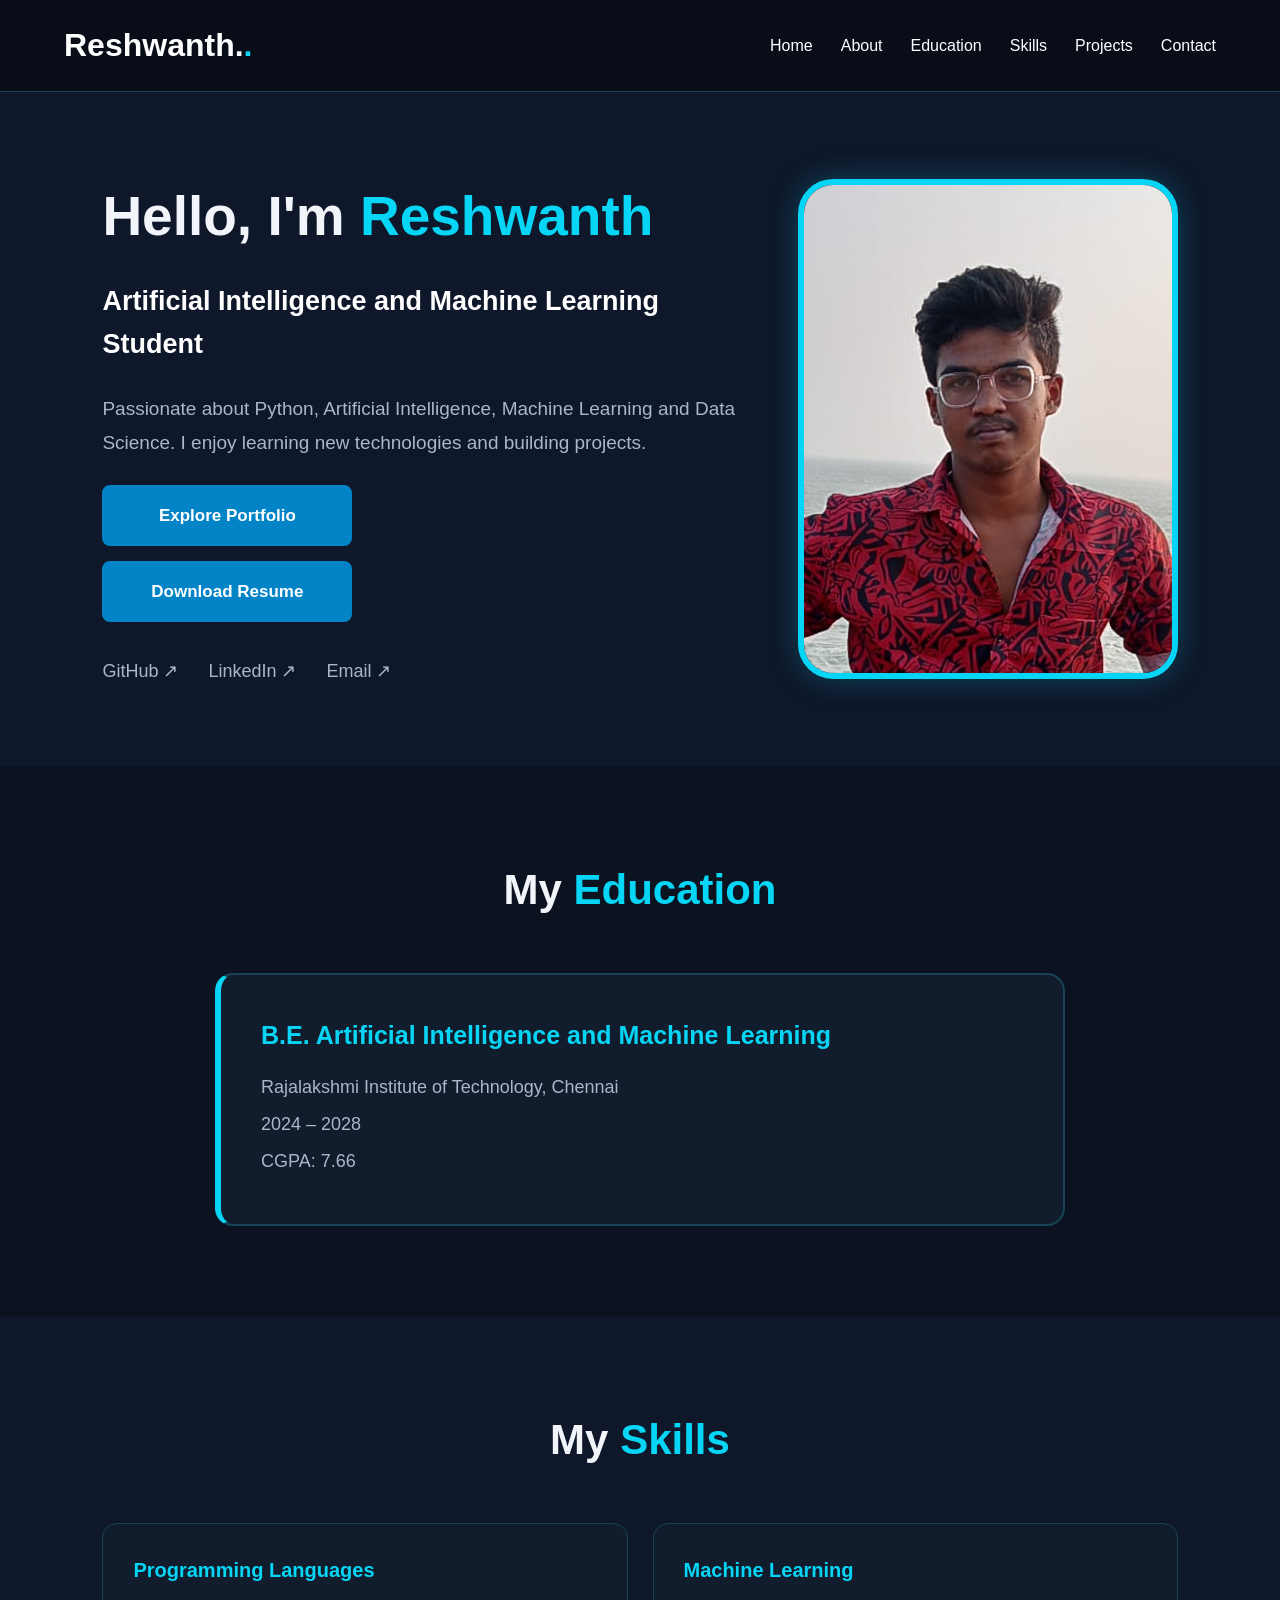
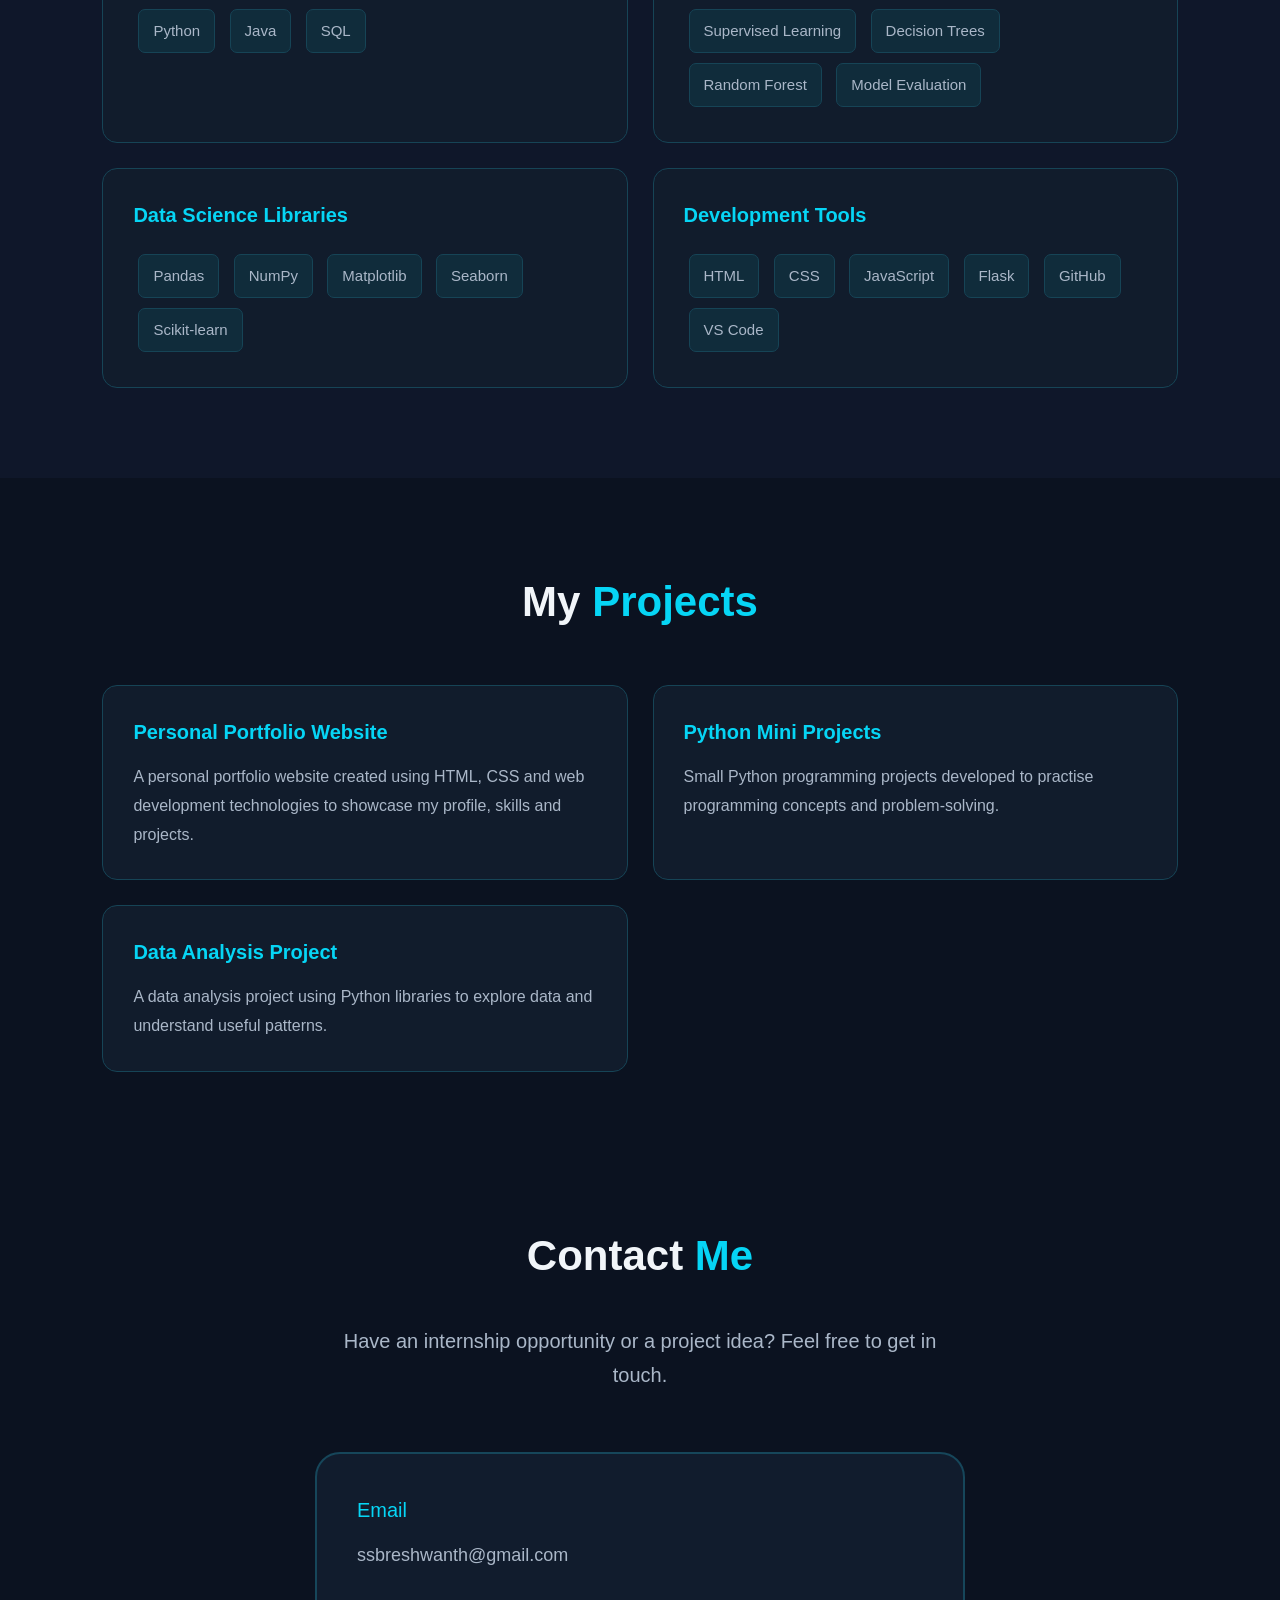
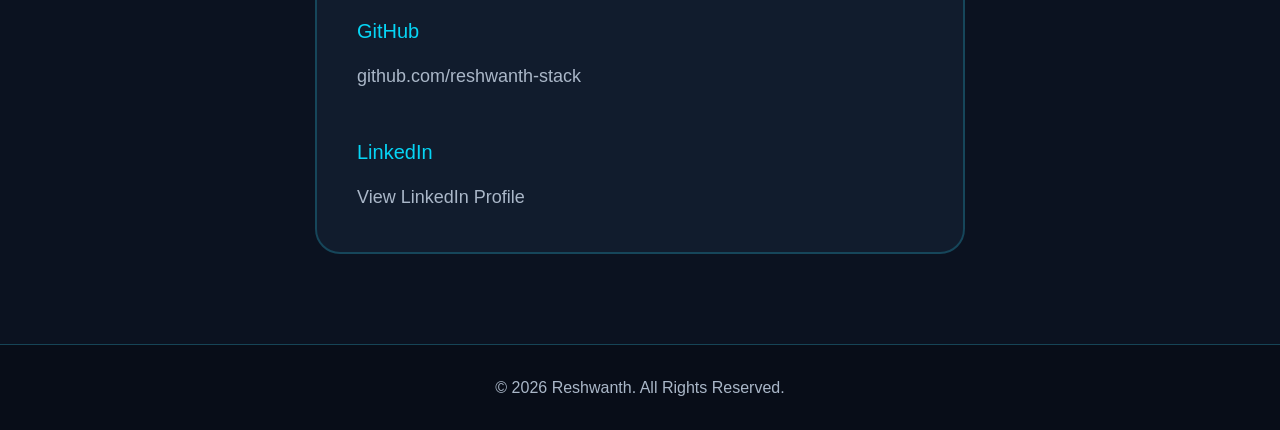
==== index.html @ 74d47622 "Add root index.html for GitHub Pages" ====
<!DOCTYPE html>
<html lang="en">

<head>
    <meta charset="UTF-8">
    <meta name="viewport" content="width=device-width, initial-scale=1.0">

    <title>Reshwanth | Personal Portfolio</title>

    <!-- Connect CSS -->
    <link rel="stylesheet" href="static/css/style.css">
</head>

<body>

    <!-- Navigation Bar -->
    <header>
        <nav class="navbar">
            <h2 class="logo">Reshwanth.</h2>

            <ul class="nav-links">
                <li><a href="#home">Home</a></li>
                <li><a href="#about">About</a></li>
                <li><a href="#education">Education</a></li>
                <li><a href="#skills">Skills</a></li>
                <li><a href="#projects">Projects</a></li>
                <li><a href="#contact">Contact</a></li>
            </ul>
        </nav>
    </header>


    <!-- Home Section -->
<section id="home" class="hero">

    <div class="hero-content">

        <h1>Hello, I'm <span>Reshwanth</span></h1>

        <h2>Artificial Intelligence and Machine Learning Student</h2>

        <p>
            Passionate about Python, Artificial Intelligence,
            Machine Learning and Data Science.
            I enjoy learning new technologies and building projects.
        </p>

        <div class="hero-buttons">
            <a href="#projects" class="btn">Explore Portfolio</a>

            <a href="static/files/Reshwanth_SB_Resume.pdf"
               class="btn resume-btn" download>
                Download Resume
            </a>
        </div>

        <div class="hero-social-links">
            <a href="https://github.com/reshwanth-stack" target="_blank">GitHub ↗</a>
            <a href="https://www.linkedin.com/in/s-b-reshwanth-s-b-reshwanth-3ba63132b"
               target="_blank">LinkedIn ↗</a>
            <a href="mailto:ssbreshwanth@gmail.com">Email ↗</a>
        </div>

    </div>

    <div class="hero-image">
        <img src="static/images/profile.jpg"
             alt="Reshwanth Profile Photo"
             class="profile-photo">
    </div>

</section>



    <!-- Education Section -->
    <section id="education" class="education-section">

        <h2>My <span>Education</span></h2>

        <div class="education-container">

            <div class="education-box">

                <h3>B.E. Artificial Intelligence and Machine Learning</h3>

                <p>Rajalakshmi Institute of Technology, Chennai</p>

                <p>2024 – 2028</p>

                <p>CGPA: 7.66</p>

            </div>

        </div>

    </section>


    <!-- Skills Section -->
    <section id="skills" class="skills-section">

        <h2>My <span>Skills</span></h2>

        <div class="skills-container">

            <div class="skill-box">
                <h3>Programming Languages</h3>
                <p>Python</p>
                <p>Java</p>
                <p>SQL</p>
            </div>

            <div class="skill-box">
                <h3>Machine Learning</h3>
                <p>Supervised Learning</p>
                <p>Decision Trees</p>
                <p>Random Forest</p>
                <p>Model Evaluation</p>
            </div>

            <div class="skill-box">
                <h3>Data Science Libraries</h3>
                <p>Pandas</p>
                <p>NumPy</p>
                <p>Matplotlib</p>
                <p>Seaborn</p>
                <p>Scikit-learn</p>
            </div>

            <div class="skill-box">
                <h3>Development Tools</h3>
                <p>HTML</p>
                <p>CSS</p>
                <p>JavaScript</p>
                <p>Flask</p>
                <p>GitHub</p>
                <p>VS Code</p>
            </div>

        </div>

    </section>


    <!-- Projects Section -->
    <section id="projects" class="projects-section">

        <h2>My <span>Projects</span></h2>

        <div class="projects-container">

            <div class="project-box">
                <h3>Personal Portfolio Website</h3>
                <p>
                    A personal portfolio website created using
                    HTML, CSS and web development technologies
                    to showcase my profile, skills and projects.
                </p>
            </div>

            <div class="project-box">
                <h3>Python Mini Projects</h3>
                <p>
                    Small Python programming projects developed
                    to practise programming concepts and problem-solving.
                </p>
            </div>

            <div class="project-box">
                <h3>Data Analysis Project</h3>
                <p>
                    A data analysis project using Python libraries
                    to explore data and understand useful patterns.
                </p>
            </div>

        </div>

    </section>


    <!-- Contact Section -->
    <section id="contact" class="contact-section">

        <h2>Contact <span>Me</span></h2>

        <p class="contact-description">
            Have an internship opportunity or a project idea?
            Feel free to get in touch.
        </p>

        <div class="contact-container">

            <div class="contact-info">

                <div class="contact-item">
                    <h3>Email</h3>
                    <p>
                        <a href="mailto:ssbreshwanth@gmail.com">
                            ssbreshwanth@gmail.com
                        </a>
                    </p>
                </div>

                <div class="contact-item">
                    <h3>GitHub</h3>
                    <p>
                        <a href="https://github.com/reshwanth-stack"
                           target="_blank"
                           rel="noopener noreferrer">
                            github.com/reshwanth-stack
                        </a>
                    </p>
                </div>

                <div class="contact-item">
                    <h3>LinkedIn</h3>
                    <p>
                        <a href="https://www.linkedin.com/in/s-b-reshwanth-s-b-reshwanth-3ba63132b"
                           target="_blank"
                           rel="noopener noreferrer">
                            View LinkedIn Profile
                        </a>
                    </p>
                </div>

            </div>

        </div>

    </section>


    <!-- Footer -->
    <footer class="footer">

        <p>
            © 2026 Reshwanth. All Rights Reserved.
        </p>

    </footer>

</body>
</html>
---- static/css/style.css ----
/* =========================
   GLOBAL STYLES
========================= */

* {
    margin: 0;
    padding: 0;
    box-sizing: border-box;
}

html {
    scroll-behavior: smooth;
}

body {
    font-family: Arial, sans-serif;
    background: #0f172a;
    color: white;
    line-height: 1.6;
}

section {
    scroll-margin-top: 80px;
}

h2 span {
    color: #06d5f5;
}

/* =========================
   NAVIGATION
========================= */

header {
    background: #080d18;
    border-bottom: 1px solid #164456;
    position: sticky;
    top: 0;
    z-index: 100;
}

.navbar {
    display: flex;
    justify-content: space-between;
    align-items: center;
    padding: 20px 5%;
}

.logo {
    color: white;
    font-size: 32px;
}

.logo::after {
    content: ".";
    color: #06d5f5;
}

.nav-links {
    display: flex;
    align-items: center;
    gap: 28px;
    list-style: none;
}

.nav-links a {
    color: white;
    text-decoration: none;
    font-size: 16px;
    transition: 0.3s;
}

.nav-links a:hover {
    color: #06d5f5;
}

/* =========================
   HOME SECTION
========================= */


/* HOME SECTION */

.hero {
    min-height: 650px;
    display: flex;
    justify-content: space-between;
    align-items: center;
    gap: 60px;
    padding: 80px 8%;
    background: #0f172a;
}

.hero-content {
    flex: 1;
    max-width: 750px;
}

.hero-content h1 {
    font-size: 55px;
    color: #f1f5f9;
    margin-bottom: 20px;
}

.hero-content h1 span {
    color: #06d5f5;
}

.hero-content h2 {
    font-size: 27px;
    margin-bottom: 25px;
}

.hero-content p {
    color: #aab7c8;
    font-size: 19px;
    line-height: 1.8;
    margin-bottom: 25px;
}

.hero-buttons {
    display: flex;
    flex-direction: column;
    align-items: flex-start;
    gap: 15px;
}

.hero-social-links {
    display: flex;
    flex-wrap: wrap;
    gap: 30px;
    margin-top: 35px;
}

.hero-social-links a {
    color: #aab7c8;
    font-size: 18px;
    text-decoration: none;
}

.hero-social-links a:hover {
    color: #06d5f5;
}

/* PROFILE PHOTO */

.hero-image {
    flex: 0 0 380px;
    display: flex;
    justify-content: center;
}

.profile-photo {
    width: 100%;
    height: 500px;
    object-fit: cover;
    object-position: center;
    border: 6px solid #06d5f5;
    border-radius: 35px;
    box-shadow: 0 0 30px rgba(6, 213, 245, 0.25);
    transition: transform 0.3s ease;
}

.profile-photo:hover {
    transform: scale(1.03);
}

/* MOBILE HOME SECTION */

@media (max-width: 700px) {
    .hero {
        min-height: auto;
        flex-direction: column;
        padding: 50px 20px;
        gap: 40px;
        text-align: center;
    }

    .hero-content h1 {
        font-size: 36px;
    }

    .hero-content h2 {
        font-size: 21px;
    }

    .hero-content p {
        font-size: 16px;
    }

    .hero-buttons {
        align-items: center;
    }

    .hero-social-links {
        justify-content: center;
        gap: 20px;
    }

    .hero-image {
        width: 100%;
        flex: none;
    }

    .profile-photo {
        width: 100%;
        max-width: 420px;
        height: 520px;
    }
}

/* =========================
   ABOUT SECTION
========================= */

.about-section {
    padding: 90px 8%;
    text-align: center;
    background: #0f172a;
}

.about-section h2 {
    color: #f1f5f9;
    font-size: 42px;
    margin-bottom: 40px;
}

.about-section p {
    max-width: 950px;
    margin: auto;
    color: #aab7c8;
    font-size: 18px;
    line-height: 1.9;
}

/* =========================
   EDUCATION SECTION
========================= */

.education-section {
    padding: 90px 8%;
    text-align: center;
    background: #0b1220;
}

.education-section h2 {
    color: #f1f5f9;
    font-size: 42px;
    margin-bottom: 50px;
}

.education-container {
    max-width: 850px;
    margin: auto;
}

.education-box {
    background: #111c2c;
    border: 2px solid #164456;
    border-left: 6px solid #06d5f5;
    border-radius: 18px;
    padding: 40px;
    text-align: left;
}

.education-box h3 {
    color: #06d5f5;
    font-size: 25px;
    margin-bottom: 18px;
}

.education-box p {
    color: #aab7c8;
    font-size: 18px;
    margin: 8px 0;
}

/* =========================
   SKILLS SECTION
========================= */

.skills-section {
    padding: 90px 8%;
    background: #0f172a;
    text-align: center;
}

.skills-section h2 {
    color: #f1f5f9;
    font-size: 42px;
    margin-bottom: 50px;
}

.skills-container {
    display: grid;
    grid-template-columns: repeat(2, 1fr);
    gap: 25px;
    max-width: 1100px;
    margin: auto;
}

.skill-box {
    background: #111c2c;
    border: 1px solid #164456;
    border-radius: 15px;
    padding: 30px;
    text-align: left;
    transition: 0.3s;
}

.skill-box:hover {
    transform: translateY(-5px);
    border-color: #06d5f5;
}

.skill-box h3 {
    color: #06d5f5;
    font-size: 20px;
    margin-bottom: 18px;
}

.skill-box p {
    display: inline-block;
    background: #102c3b;
    color: #aab7c8;
    border: 1px solid #164456;
    padding: 9px 14px;
    border-radius: 7px;
    margin: 5px;
    font-size: 15px;
}

/* =========================
   PROJECTS SECTION
========================= */

.projects-section {
    padding: 90px 8%;
    background: #0b1220;
    text-align: center;
}

.projects-section h2 {
    color: #f1f5f9;
    font-size: 42px;
    margin-bottom: 50px;
}

.projects-container {
    display: grid;
    grid-template-columns: repeat(3, 1fr);
    gap: 25px;
    max-width: 1150px;
    margin: auto;
}

.project-box {
    background: #111c2c;
    border: 1px solid #164456;
    border-radius: 15px;
    padding: 30px;
    text-align: left;
    transition: 0.3s;
}

.project-box:hover {
    transform: translateY(-7px);
    border-color: #06d5f5;
}

.project-box h3 {
    color: #06d5f5;
    font-size: 20px;
    margin-bottom: 15px;
}

.project-box p {
    color: #aab7c8;
    font-size: 16px;
    line-height: 1.8;
}

/* =========================
   CONTACT SECTION
========================= */

.contact-section {
    background: #0b1220;
    padding: 60px 20px 90px;
    text-align: center;
}

.contact-section h2 {
    color: #f1f5f9;
    font-size: 42px;
    margin-bottom: 35px;
}

.contact-section h2 span {
    color: #06d5f5;
}

.contact-description {
    color: #aab7c8;
    font-size: 20px;
    line-height: 1.7;
    max-width: 650px;
    margin: 0 auto 60px;
}

.contact-container {
    max-width: 650px;
    margin: 0 auto;
}

.contact-info {
    width: 100%;
    background: #111c2d;
    border: 2px solid #16465a;
    border-radius: 25px;
    padding: 40px;
    text-align: left;
}

.contact-item {
    margin-bottom: 45px;
}

.contact-item:last-child {
    margin-bottom: 0;
}

.contact-item h3 {
    color: #06d5f5;
    font-size: 20px;
    font-weight: normal;
    margin-bottom: 15px;
}

.contact-item p {
    font-size: 18px;
    line-height: 1.6;
}

.contact-item a {
    color: #aab7c8;
    text-decoration: none;
    overflow-wrap: anywhere;
}

.contact-item a:hover {
    color: #06d5f5;
}

/* =========================
   FOOTER
========================= */

footer {
    background: #080d18;
    border-top: 1px solid #164456;
    padding: 30px 20px;
    text-align: center;
    color: #aab7c8;
}

footer p {
    margin: 0;
}

/* =========================
   MOBILE RESPONSIVE DESIGN
========================= */

@media (max-width: 900px) {

    .hero {
        gap: 30px;
        padding: 60px 5%;
    }

    .hero-content h1 {
        font-size: 38px;
    }

    
/* ATTRACTIVE PROFILE PHOTO */

.profile-photo {
    width: 320px;
    height: 420px;
    object-fit: cover;
    border-radius: 40px;
    border: 6px solid #06d5f5;
    box-shadow: 0 0 30px rgba(6, 213, 245, 0.25);
    transition: transform 0.3s ease;
}

.profile-photo:hover {
    transform: scale(1.03);
}

/* MOBILE PHOTO DESIGN */

@media (max-width: 700px) {
    .profile-photo {
        width: 100%;
        max-width: 420px;
        height: 520px;
        border-radius: 35px;
        border-width: 5px;
    }
}

    }

    .projects-container {
        grid-template-columns: repeat(2, 1fr);
    }
}

@media (max-width: 650px) {

    .navbar {
        flex-direction: column;
        gap: 15px;
        padding: 18px 12px;
    }

    .nav-links {
        justify-content: center;
        flex-wrap: wrap;
        gap: 12px 18px;
    }

    .nav-links a {
        font-size: 14px;
    }

    .hero {
        flex-direction: column-reverse;
        text-align: center;
        padding: 50px 20px;
        gap: 30px;
    }

    .hero-content {
        text-align: center;
    }

    .hero-content h1 {
        font-size: 34px;
    }

    .hero-content h2 {
        font-size: 20px;
    }

    .hero-content p {
        font-size: 16px;
    }

    .profile-photo {
        width: 190px;
        height: 190px;
    }

    .about-section,
    .education-section,
    .skills-section,
    .projects-section {
        padding: 65px 20px;
    }

    .about-section h2,
    .education-section h2,
    .skills-section h2,
    .projects-section h2 {
        font-size: 32px;
        margin-bottom: 35px;
    }

    .education-box {
        padding: 25px;
    }

    .education-box h3 {
        font-size: 21px;
    }

    .education-box p {
        font-size: 16px;
    }

    .skills-container,
    .projects-container {
        grid-template-columns: 1fr;
    }

    .skill-box,
    .project-box {
        padding: 25px;
    }

    .contact-section {
        padding: 45px 18px 70px;
    }

    .contact-section h2 {
        font-size: 34px;
    }

    .contact-description {
        font-size: 17px;
        margin-bottom: 40px;
    }

    .contact-info {
        padding: 30px 25px;
    }

    .contact-item h3 {
        font-size: 19px;
    }

    .contact-item p {
        font-size: 16px;
    }
}

/* FIX EXPLORE PORTFOLIO AND DOWNLOAD RESUME BUTTONS */

.hero-buttons a.btn,
.hero-buttons a.resume-btn {
    display: inline-block;
    width: 250px;
    padding: 15px 20px;
    background: #0284c7;
    color: #ffffff !important;
    border: 2px solid #0284c7;
    border-radius: 8px;
    text-align: center;
    text-decoration: none !important;
    font-size: 17px;
    font-weight: bold;
    box-sizing: border-box;
    transition: 0.3s ease;
}

.hero-buttons a.btn:hover,
.hero-buttons a.resume-btn:hover {
    background: #06b6d4;
    border-color: #06b6d4;
    transform: translateY(-3px);
}
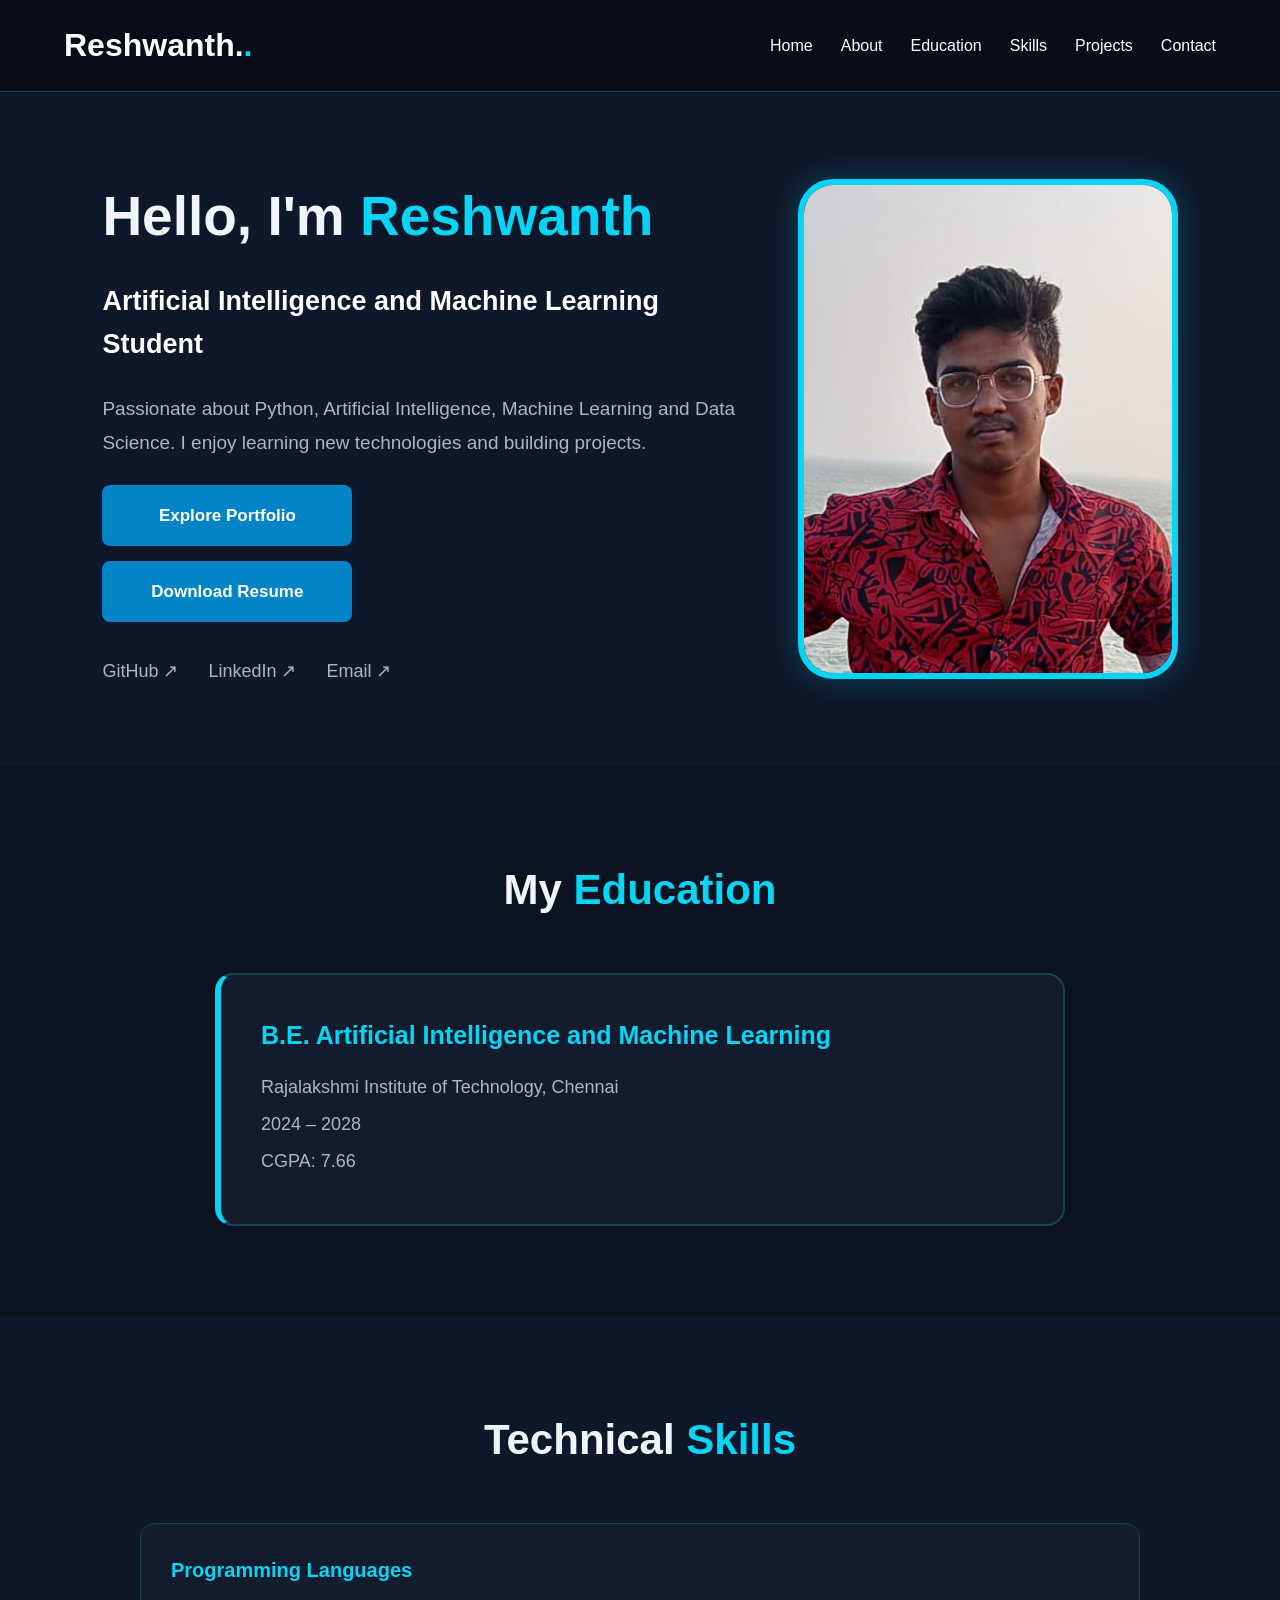
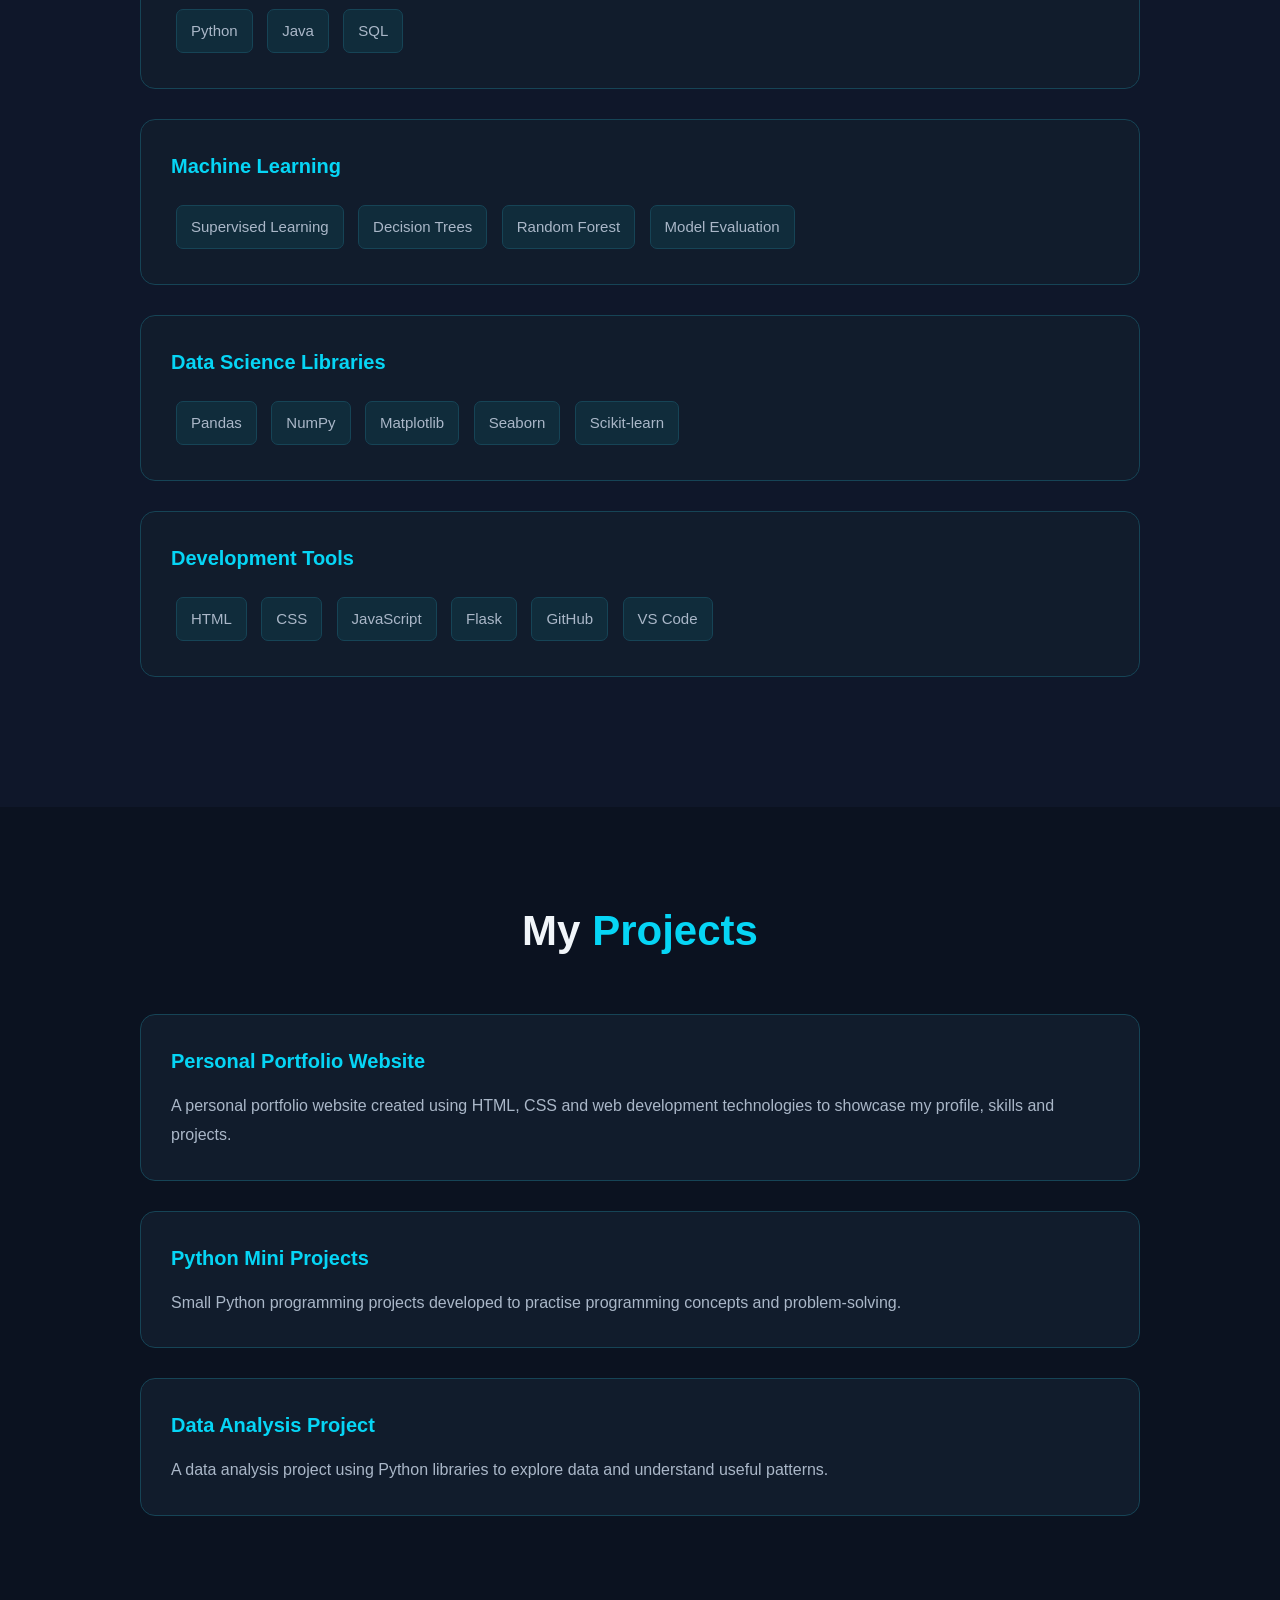
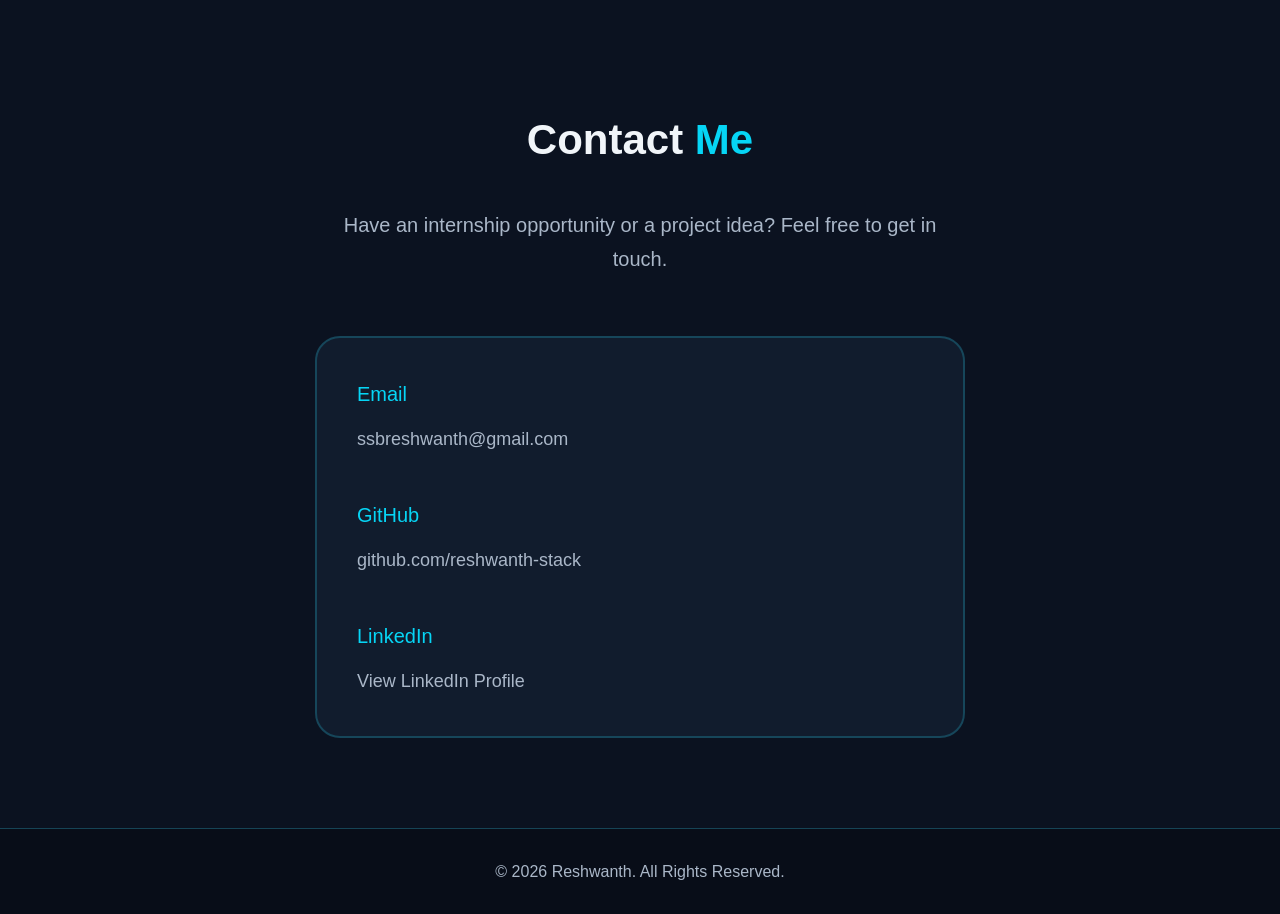
==== commit a125d877: "Update technical skills and projects layout" ====
--- a/index.html
+++ b/index.html
@@ -101,7 +101,7 @@
     <!-- Skills Section -->
     <section id="skills" class="skills-section">
 
-        <h2>My <span>Skills</span></h2>
+        <h2>Technical <span>Skills</span></h2>
 
         <div class="skills-container">
 
--- a/static/css/style.css
+++ b/static/css/style.css
@@ -654,3 +654,31 @@
     border-color: #06b6d4;
     transform: translateY(-3px);
 }
+/* Technical Skills - One Card Per Row */
+
+.skills-container {
+    display: grid;
+    grid-template-columns: 1fr;
+    gap: 30px;
+    max-width: 1000px;
+    margin: 40px auto;
+}
+
+.skill-box {
+    width: 100%;
+    box-sizing: border-box;
+}
+/* Projects - One Card Per Row */
+
+.projects-container {
+    display: grid;
+    grid-template-columns: 1fr;
+    gap: 30px;
+    max-width: 1000px;
+    margin: 40px auto;
+}
+
+.project-box {
+    width: 100%;
+    box-sizing: border-box;
+}
